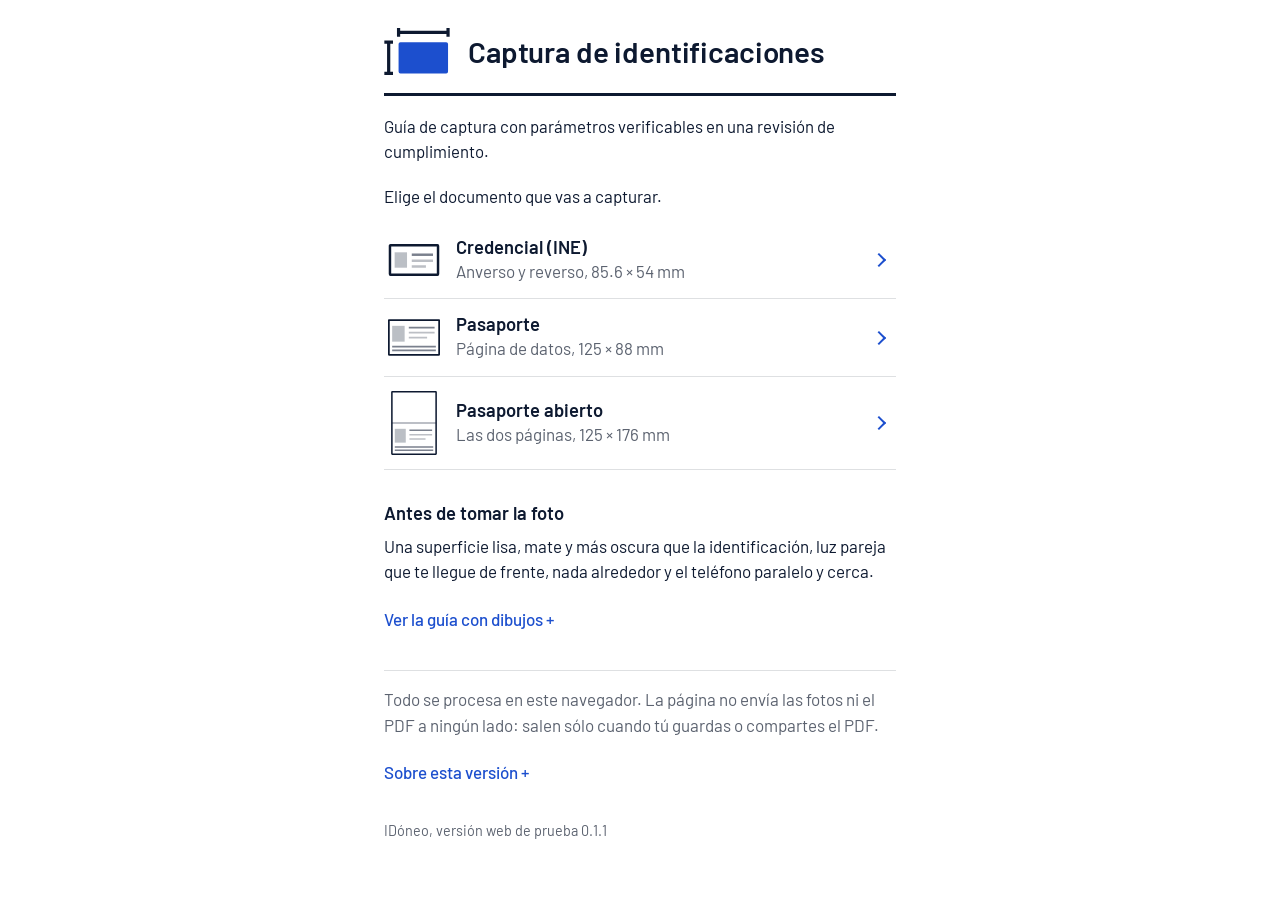
==== idoneo/web/index.html @ be64f436 "Agrega la versión web de prueba de IDóneo Página estática en /idoneo/web/ con el mismo motor de la a" ====
<!doctype html>
<html lang="es-MX">
<head>
<meta charset="utf-8">
<meta name="viewport" content="width=device-width, initial-scale=1, viewport-fit=cover">
<!-- La política impide que la página cargue algo que no sea suyo o envíe algo por la red (connect-src 'none'), que
     mande formularios, que abra trabajadores y que escriba HTML desde el código (trusted-types). No puede impedir que la
     página navegue a otra dirección ni el WebRTC, que el código no usa. El motor corre aquí mismo, no en un trabajador
     aparte, para que esta regla lo cubra también a él. Como etiqueta no admite frame-ancestors: si el alojamiento deja
     poner encabezados, conviene mandarla también como encabezado, con frame-ancestors 'none'. -->
<meta http-equiv="Content-Security-Policy" content="default-src 'none'; script-src 'self'; style-src 'self'; img-src 'self' blob: data:; font-src 'self'; manifest-src 'self'; connect-src 'none'; worker-src 'none'; frame-src 'none'; form-action 'none'; base-uri 'none'; object-src 'none'; require-trusted-types-for 'script'; trusted-types 'none'">
<meta name="referrer" content="no-referrer">
<meta name="robots" content="noindex">
<title>IDóneo, versión web de prueba</title>
<meta name="description" content="Captura de credenciales y pasaportes a tamaño real sobre fondo blanco, en PDF tamaño carta. Todo se procesa en el navegador.">
<meta name="theme-color" content="#FFFFFF">
<link rel="manifest" href="manifest.webmanifest">
<link rel="icon" href="img/icono.svg" type="image/svg+xml">
<link rel="apple-touch-icon" href="img/icono_180.png">
<link rel="stylesheet" href="estilos.css">
<script type="module" src="app.js"></script>
</head>
<body>
<main id="app">

  <!-- Inicio: qué se va a capturar -->
  <section id="inicio" class="pantalla" aria-labelledby="inicio-titulo">
    <header class="membrete">
      <img class="marca" src="img/marca.svg" alt="" width="66" height="47">
      <h1 id="inicio-titulo" tabindex="-1">Captura de identificaciones</h1>
    </header>
    <p class="descriptor">Guía de captura con parámetros verificables en una revisión de cumplimiento.</p>
    <p class="indicacion">Elige el documento que vas a capturar.</p>
    <ul class="documentos">
      <li><button type="button" class="documento" data-formato="ID1">
        <img src="img/doc_credencial.svg" alt="" width="31" height="19">
        <span class="documento-texto"><span class="documento-titulo">Credencial (INE)</span>
          <span class="documento-detalle">Anverso y reverso, 85.6&nbsp;×&nbsp;54&nbsp;mm</span></span>
        <span class="flecha" aria-hidden="true"></span>
      </button></li>
      <li><button type="button" class="documento" data-formato="ID3">
        <img src="img/doc_pasaporte.svg" alt="" width="45" height="32">
        <span class="documento-texto"><span class="documento-titulo">Pasaporte</span>
          <span class="documento-detalle">Página de datos, 125&nbsp;×&nbsp;88&nbsp;mm</span></span>
        <span class="flecha" aria-hidden="true"></span>
      </button></li>
      <li><button type="button" class="documento" data-formato="ID3_ABIERTA">
        <img src="img/doc_libreta.svg" alt="" width="45" height="63">
        <span class="documento-texto"><span class="documento-titulo">Pasaporte abierto</span>
          <span class="documento-detalle">Las dos páginas, 125&nbsp;×&nbsp;176&nbsp;mm</span></span>
        <span class="flecha" aria-hidden="true"></span>
      </button></li>
    </ul>

    <h2>Antes de tomar la foto</h2>
    <p>Una superficie lisa, mate y más oscura que la identificación, luz pareja que te llegue de frente, nada alrededor y el teléfono paralelo y cerca.</p>
    <details class="guia">
      <summary>Ver la guía con dibujos</summary>
      <div class="guia-paginas">
        <figure class="guia-pagina">
          <img src="img/guia_superficie_mate.svg" alt="Así sí: una identificación sobre una superficie oscura y mate">
          <figcaption><strong>La superficie.</strong> Lisa, mate, de un solo color y más oscura que la identificación. Si tu mesa brilla, tiene veta o es clara, pon debajo de la identificación una tela o una cartulina, oscuras y sin brillo.</figcaption>
        </figure>
        <figure class="guia-pagina">
          <img src="img/guia_luz_frente.svg" alt="Así sí: la luz de frente">
          <figcaption><strong>La luz.</strong> Pareja y de frente. Con la lámpara justo encima o a tu espalda, la sombra del teléfono o de tu brazo cae sobre la identificación.</figcaption>
        </figure>
        <figure class="guia-pagina">
          <img src="img/guia_alrededor_libre.svg" alt="Así sí: la identificación sola, con espacio libre alrededor">
          <figcaption><strong>Alrededor.</strong> La identificación sola y completa, con unos centímetros libres a su alrededor. Nada encima ni junto a ella.</figcaption>
        </figure>
        <figure class="guia-pagina">
          <img src="img/guia_telefono_paralelo.svg" alt="Así sí: el teléfono paralelo a la mesa y cerca">
          <figcaption><strong>El teléfono.</strong> Paralelo a la mesa y cerca, con la identificación llenando casi toda la foto pero con un poco de mesa alrededor de las cuatro esquinas.</figcaption>
        </figure>
      </div>
    </details>

    <p id="aviso-navegador" class="aviso claro" role="alert" hidden>Este navegador es demasiado antiguo para la página. Usa Safari o Chrome actualizados (en iPhone, iOS 15 o posterior).</p>
    <p class="privacidad">Todo se procesa en este navegador. La página no envía las fotos ni el PDF a ningún lado: salen sólo cuando tú guardas o compartes el PDF.</p>
    <details class="sobre">
      <summary>Sobre esta versión</summary>
      <p>Es una versión de prueba de IDóneo para el navegador, con el mismo motor de la aplicación de Android. A diferencia de la aplicación, no guía la cámara en vivo: la foto se toma con la cámara del teléfono y el motor la revisa después, con los mismos criterios.</p>
      <p>No verifica que el documento sea auténtico ni que esté vigente, no garantiza que un tercero acepte el archivo y no está afiliada a ninguna autoridad ni institución. Úsala con la identificación de muestra o con documentos propios mientras dure la prueba.</p>
      <p>La tipografía es Barlow (licencia SIL Open Font) y el motor se compila con TeaVM (licencia Apache 2.0): ver <a href="licencias/LEEME.txt">licencias</a>.</p>
    </details>
    <p class="colofon">IDóneo, versión web de prueba <span id="version"></span></p>
  </section>

  <!-- Un lado: tomar o elegir la foto -->
  <section id="lado" class="pantalla" aria-labelledby="lado-titulo" hidden>
    <div class="barra">
      <button type="button" class="volver" data-accion="inicio">Inicio</button>
      <span id="lado-paso" class="pastilla"></span>
    </div>
    <h1 id="lado-titulo" tabindex="-1" aria-describedby="lado-estado"></h1>
    <p id="lado-indicacion"></p>

    <div id="lado-estado" class="estado" role="status" aria-live="polite"></div>

    <div class="acciones-foto">
      <label class="boton primario archivo">
        <input type="file" id="foto-camara" accept="image/*" capture="environment">
        <span>Tomar foto</span>
      </label>
      <label class="boton secundario archivo">
        <input type="file" id="foto-archivo" accept="image/*">
        <span>Elegir una foto guardada</span>
      </label>
      <button type="button" id="ver-toma" class="boton plano" hidden>Ver la toma que no pasó</button>
      <button type="button" id="reiniciar-lado" class="boton plano" hidden>Empezar de nuevo este lado</button>
    </div>
    <p id="aviso-lectura" class="aviso claro" hidden>Este navegador altera un poco las imágenes que lee la página, como protección contra el rastreo, y las mediciones pueden variar. Para la prueba, anota en tus comentarios que salió este aviso.</p>
    <p class="nota">La página no guarda la foto ni la envía a ningún lado. Una foto reenviada por mensajería suele llegar reducida y no alcanzar la resolución.</p>
  </section>

  <!-- Procesando -->
  <section id="procesando" class="pantalla centrada" aria-labelledby="procesando-titulo" hidden>
    <div class="giro" aria-hidden="true"></div>
    <h1 id="procesando-titulo" tabindex="-1">Revisando la foto…</h1>
    <p>Se mide la inclinación, las esquinas, la nitidez, la resolución, la luz y los reflejos.</p>
  </section>

  <!-- Revisión de un lado -->
  <section id="revision" class="pantalla oscura" aria-labelledby="revision-titulo" hidden>
    <h1 id="revision-titulo" tabindex="-1"></h1>
    <div class="lamina">
      <canvas id="revision-imagen" role="img" aria-label="La identificación como quedará en el PDF"></canvas>
    </div>
    <div class="fila-derecha">
      <button type="button" id="girar" class="boton secundario oscuro">Girar media vuelta</button>
    </div>
    <div id="franja" class="franja" hidden>
      <p>En la ampliación va marcado lo que se quita al dejar la franja en blanco. Debe ser sólo la franja entre el doblez del pasaporte y la página de datos. Desliza la ampliación a lo ancho, y si lo marcado cubre algo de la página, conserva la franja.</p>
      <div class="franja-desplazable" tabindex="0" role="group" aria-label="Ampliación de la orilla junto al doblez; se desplaza a lo ancho"><canvas id="franja-imagen" role="img" aria-label="La orilla de la página de datos junto al doblez, ampliada, con lo que se quita marcado"></canvas></div>
      <button type="button" id="conservar" class="boton secundario oscuro">Conservar la franja</button>
      <p id="franja-conservada" class="tenue" hidden>La franja se queda como salió en la toma.</p>
    </div>
    <div id="revision-aviso" class="aviso" hidden></div>
    <p id="revision-dictamen" class="dictamen" hidden></p>
    <table class="mediciones">
      <caption class="oculto">Mediciones de la toma</caption>
      <tbody id="revision-tabla"></tbody>
    </table>
    <p id="revision-salida" class="tenue"></p>
    <div class="botones-abajo">
      <button type="button" id="revision-izquierda" class="boton secundario oscuro">Repetir</button>
      <button type="button" id="revision-derecha" class="boton primario oscuro">Continuar</button>
    </div>
  </section>

  <!-- Resultado -->
  <section id="resultado" class="pantalla" aria-labelledby="resultado-titulo" hidden>
    <h1 id="resultado-titulo" tabindex="-1">PDF listo</h1>
    <div id="resultado-sin-cumplir" class="aviso claro" hidden></div>
    <div class="mesa">
      <canvas id="hoja" role="img" aria-label="Vista de la hoja tamaño carta"></canvas>
    </div>
    <p class="tenue">Así queda la hoja tamaño carta del PDF.</p>
    <h2>Tamaño en la hoja</h2>
    <div class="segmentos" role="radiogroup" aria-label="Tamaño en la hoja">
      <button type="button" role="radio" data-escala="1" aria-checked="true">Tamaño real</button>
      <button type="button" role="radio" data-escala="1.5" aria-checked="false" aria-label="Ampliada al 150 %">150&nbsp;%</button>
      <button type="button" role="radio" data-escala="2" aria-checked="false" aria-label="Ampliada al 200 %">200&nbsp;%</button>
    </div>
    <p id="escala-nota" class="tenue" hidden></p>
    <label class="campo">
      <span>Nombre del archivo</span>
      <input type="text" id="nombre-archivo" value="identificacion" autocomplete="off" autocapitalize="off" spellcheck="false" maxlength="80">
    </label>
    <div class="acciones-pdf">
      <button type="button" id="guardar" class="boton primario">Guardar PDF</button>
      <button type="button" id="compartir" class="boton secundario" hidden>Compartir PDF</button>
      <button type="button" id="mediciones" class="boton plano">Guardar las mediciones (JSON)</button>
    </div>
    <p id="resultado-error" class="error" role="alert"></p>
    <p class="tenue">El PDF contiene sólo la hoja con la identificación. Las mediciones de la captura se guardan aparte, si las quieres conservar.</p>
    <button type="button" id="terminar" class="boton plano peligro">Terminar y borrar</button>
  </section>

  <dialog id="salir">
    <p>Si vuelves al inicio se pierde lo que llevas capturado.</p>
    <div class="botones-dialogo">
      <button type="button" class="boton plano" data-respuesta="no">Seguir aquí</button>
      <button type="button" class="boton primario" data-respuesta="si">Volver al inicio</button>
    </div>
  </dialog>

  <noscript><p class="aviso claro">Esta página necesita JavaScript: el motor que revisa la foto corre en el navegador.</p></noscript>
</main>
</body>
</html>
---- idoneo/web/estilos.css ----
/* IDóneo, versión web. Los colores, la tipografía y las formas son los de la aplicación (res/values/colors.xml,
   res/font, res/drawable): papel claro para elegir y para el resultado, superficie oscura para revisar la imagen. */

@font-face {
  font-family: "Barlow";
  src: url("fuentes/barlow_regular.ttf") format("truetype");
  font-weight: 400;
  font-display: swap;
}
@font-face {
  font-family: "Barlow";
  src: url("fuentes/barlow_medium.ttf") format("truetype");
  font-weight: 500;
  font-display: swap;
}
@font-face {
  font-family: "Barlow";
  src: url("fuentes/barlow_semibold.ttf") format("truetype");
  font-weight: 600;
  font-display: swap;
}

:root {
  color-scheme: light;
  --tinta: #0D1930;
  --marca: #1C4FCE;
  --acento: #8AB5FF;
  --gris: #5C6370;
  --fondo: #F2F3F4;
  --superficie: #FFFFFF;
  --linea: #DEE0E2;
  --marca-suave: #E8EDFA;
  --inactivo: #D6D8DB;
  --texto-inactivo: #656D7B;
  --aviso-fondo-claro: #FDF2E1;
  --aviso-borde-claro: #EBC27A;
  --negro: #000000;
  --superficie-oscura: #141619;
  --linea-oscura: #292D32;
  --contorno-oscuro: #6E7684;
  --texto-claro-tenue: #B8BFCC;
  --aviso-fondo: #221909;
  --pasa: #30D5A9;
  --ambar: #F5B041;
  --rojo: #FF6B5C;
  --rojo-claro: #C62828;
  --radio: 14px;
  --gutter: 16px;
}

*, *::before, *::after { box-sizing: border-box; }

/* lo oculto se oculta aunque su clase diga cómo mostrarlo */
[hidden] { display: none !important; }

html { -webkit-text-size-adjust: 100%; text-size-adjust: 100%; }

body {
  margin: 0;
  background: var(--superficie);
  color: var(--tinta);
  font-family: "Barlow", system-ui, -apple-system, "Segoe UI", sans-serif;
  font-size: 17px;
  line-height: 1.5;
  font-weight: 400;
}

body.oscuro { background: var(--negro); }

main {
  max-width: 34rem;
  margin: 0 auto;
  padding: calc(env(safe-area-inset-top, 0px) + 20px) calc(env(safe-area-inset-right, 0px) + var(--gutter))
           calc(env(safe-area-inset-bottom, 0px) + 32px) calc(env(safe-area-inset-left, 0px) + var(--gutter));
}

h1 {
  font-size: 1.65rem;
  line-height: 1.2;
  font-weight: 600;
  margin: 0 0 0.75rem;
  letter-spacing: -0.005em;
}
h1:focus { outline: none; }
h2 {
  font-size: 1.15rem;
  line-height: 1.3;
  font-weight: 600;
  margin: 2rem 0 0.5rem;
}
p { margin: 0 0 0.75rem; }
a { color: var(--marca); }
strong { font-weight: 600; }

.oculto {
  position: absolute; width: 1px; height: 1px; overflow: hidden;
  clip: rect(0 0 0 0); clip-path: inset(50%); white-space: nowrap;
}

:focus-visible { outline: 3px solid var(--marca); outline-offset: 2px; }
.oscura :focus-visible { outline-color: var(--acento); }

/* ------------------------------------------------------------------ inicio */

.membrete {
  display: flex;
  align-items: center;
  gap: 18px;
  padding-bottom: 18px;
  border-bottom: 3px solid var(--tinta);
  margin: 8px 0 18px;
}
.membrete h1 { margin: 0; font-size: 1.85rem; }
.marca { flex: none; width: 66px; height: 47px; }

.descriptor { font-size: 1.05rem; }
.indicacion { margin-top: 1.25rem; }

.documentos { list-style: none; margin: 0.5rem 0 0; padding: 0; border-bottom: 1px solid var(--linea); }
.documentos li + li .documento { border-top: 1px solid var(--linea); }
.documento {
  display: flex;
  align-items: center;
  gap: 16px;
  width: 100%;
  min-height: 76px;
  padding: 14px 4px;
  border: 0;
  background: none;
  color: inherit;
  font: inherit;
  text-align: left;
  cursor: pointer;
}
.documento img { flex: none; width: 52px; height: auto; max-height: 64px; object-fit: contain; }
.documento-texto { flex: 1; display: flex; flex-direction: column; }
.documento-titulo { font-weight: 600; font-size: 1.15rem; line-height: 1.25; }
.documento-detalle { color: var(--gris); }
.documento:hover .documento-titulo { color: var(--marca); }
.flecha {
  flex: none;
  width: 10px; height: 10px;
  border-right: 2.5px solid var(--marca);
  border-bottom: 2.5px solid var(--marca);
  transform: rotate(-45deg);
  margin-right: 8px;
}

details { margin: 0.25rem 0 1rem; }
summary {
  cursor: pointer;
  color: var(--marca);
  font-weight: 500;
  padding: 10px 0;
  list-style: none;
}
summary::-webkit-details-marker { display: none; }
summary::after { content: " +"; }
details[open] > summary::after { content: " −"; }

.guia-paginas { display: grid; gap: 20px; margin-top: 8px; }
.guia-pagina { margin: 0; }
.guia-pagina img { display: block; width: 100%; height: auto; border-radius: 12px; }
.guia-pagina figcaption { margin-top: 8px; }

.privacidad {
  margin-top: 1.75rem;
  padding-top: 1rem;
  border-top: 1px solid var(--linea);
  color: var(--gris);
}
.sobre p { color: var(--gris); }
.colofon { color: var(--gris); font-size: 0.9rem; margin-top: 1.5rem; }

/* ------------------------------------------------------------------ botones */

.boton {
  display: flex;
  align-items: center;
  justify-content: center;
  width: 100%;
  min-height: 52px;
  padding: 12px 20px;
  border-radius: var(--radio);
  border: 1.5px solid transparent;
  font: inherit;
  font-weight: 500;
  font-size: 1rem;
  line-height: 1.25;
  text-align: center;
  cursor: pointer;
  text-decoration: none;
}
.boton:disabled { cursor: default; }
.primario { background: var(--marca); color: #fff; }
.primario:disabled { background: var(--inactivo); color: var(--texto-inactivo); }
.secundario { background: var(--superficie); color: var(--marca); border-color: var(--marca); }
.plano { background: none; color: var(--marca); min-height: 48px; }
.peligro { color: var(--rojo-claro); }
.primario.oscuro { background: var(--acento); color: var(--negro); }
.primario.oscuro:disabled { background: #1D2025; color: #7E8795; }
.secundario.oscuro { background: var(--superficie-oscura); color: #fff; border-color: var(--contorno-oscuro); }
.secundario.oscuro:disabled { border-color: var(--linea-oscura); color: #7E8795; }

/* el archivo se elige con una etiqueta que parece botón; la casilla queda fuera de la vista pero alcanzable */
.archivo { position: relative; }
.archivo input {
  position: absolute; inset: 0; opacity: 0; width: 100%; height: 100%;
  cursor: pointer; font-size: 0;
}
.archivo:focus-within { outline: 3px solid var(--marca); outline-offset: 2px; }

.acciones-foto, .acciones-pdf { display: grid; gap: 12px; margin: 1.25rem 0 1rem; }

/* ------------------------------------------------------------------ un lado */

.barra {
  display: flex;
  align-items: center;
  justify-content: space-between;
  margin: -6px 0 14px;
}
.volver {
  border: 0; background: none; padding: 10px 0; font: inherit; color: var(--marca); font-weight: 500; cursor: pointer;
}
.volver::before { content: "‹ "; }
.pastilla {
  background: var(--fondo);
  color: var(--gris);
  border-radius: 999px;
  padding: 4px 12px;
  font-size: 0.9rem;
}
.nota { color: var(--gris); font-size: 0.95rem; }

.estado:empty { display: none; }
.estado {
  border-radius: 12px;
  padding: 14px 16px;
  margin: 1rem 0;
  background: var(--aviso-fondo-claro);
  border: 1px solid var(--aviso-borde-claro);
}
.estado.mal { background: #FCEDEC; border-color: #E8A7A1; }
.estado h2 { margin: 0 0 0.35rem; font-size: 1.05rem; }
.estado p:last-child { margin-bottom: 0; }
.estado ul { margin: 0.25rem 0 0; padding-left: 1.2rem; }
.estado .tiempo { color: var(--gris); font-size: 0.9rem; }

/* ------------------------------------------------------------------ procesando */

.centrada { text-align: center; padding-top: 18vh; }
.giro {
  width: 44px; height: 44px; margin: 0 auto 24px;
  border-radius: 50%;
  border: 4px solid var(--linea);
  border-top-color: var(--marca);
  animation: girar 0.9s linear infinite;
}
@keyframes girar { to { transform: rotate(360deg); } }
@media (prefers-reduced-motion: reduce) { .giro { animation-duration: 3s; } }

/* ------------------------------------------------------------------ revisión */

.oscura { color: #fff; }
.oscura .tenue { color: var(--texto-claro-tenue); }
.lamina {
  background: var(--superficie);
  border-radius: 16px;
  padding: 10px;
  margin: 0.5rem 0 12px;
}
.lamina canvas { display: block; width: 100%; height: auto; }
.fila-derecha { display: flex; justify-content: flex-end; margin-bottom: 14px; }
.fila-derecha .boton { width: auto; }

.franja { margin: 0.5rem 0 1rem; }
.franja-desplazable {
  overflow-x: auto;
  background: var(--superficie);
  border-radius: 10px;
  margin: 10px 0 12px;
  -webkit-overflow-scrolling: touch;
}
.franja-desplazable canvas { display: block; height: 112px; width: auto; max-width: none; }
.franja .boton { margin-bottom: 8px; }

.aviso {
  background: var(--aviso-fondo);
  color: var(--ambar);
  border-radius: 12px;
  padding: 14px 16px;
  margin: 0 0 12px;
  white-space: pre-line;
}
.aviso.claro {
  background: var(--aviso-fondo-claro);
  border: 1px solid var(--aviso-borde-claro);
  color: var(--tinta);
}
.dictamen { color: var(--texto-claro-tenue); }

.mediciones {
  width: 100%;
  border-collapse: collapse;
  background: var(--superficie-oscura);
  border-radius: 12px;
  overflow: hidden;
  margin: 8px 0 10px;
  font-size: 0.97rem;
}
.mediciones th, .mediciones td { padding: 9px 12px; border-top: 1px solid var(--linea-oscura); vertical-align: baseline; }
.mediciones th { text-align: left; font-weight: 400; }
.mediciones tr:first-child th, .mediciones tr:first-child td { border-top: 0; }
.mediciones td:nth-child(2) { text-align: right; white-space: nowrap; color: var(--texto-claro-tenue); }
.mediciones td:nth-child(3) { text-align: right; white-space: nowrap; width: 3.6em; font-weight: 500; }
.mediciones .pasa { color: var(--pasa); }
.mediciones .aviso-e { color: var(--ambar); }
.mediciones .falla { color: var(--rojo); }

.botones-abajo {
  position: sticky;
  bottom: 0;
  display: grid;
  grid-template-columns: 1fr 1fr;
  gap: 12px;
  padding: 12px 0 calc(env(safe-area-inset-bottom, 0px) + 12px);
  background: var(--negro);
  border-top: 1px solid var(--linea-oscura);
  margin-top: 16px;
}

/* ------------------------------------------------------------------ resultado */

.mesa {
  background: var(--fondo);
  border-radius: 16px;
  padding: 18px;
  display: flex;
  justify-content: center;
  margin: 0.5rem 0 8px;
}
.mesa canvas {
  display: block;
  width: min(100%, 300px);
  height: auto;
  background: #fff;
  box-shadow: 0 1px 3px rgba(13, 25, 48, 0.25);
}
.tenue { color: var(--gris); }

.segmentos {
  display: grid;
  grid-template-columns: 1.4fr 1fr 1fr;
  border: 1px solid var(--gris);
  border-radius: var(--radio);
  padding: 4px;
  gap: 4px;
}
.segmentos button {
  min-height: 46px;
  border: 0;
  border-radius: 10px;
  background: none;
  font: inherit;
  font-weight: 500;
  color: var(--tinta);
  cursor: pointer;
}
.segmentos button[aria-checked="true"] {
  background: var(--marca-suave);
  color: var(--marca);
  box-shadow: inset 0 0 0 1.5px var(--marca);
}
.segmentos button:disabled { color: var(--texto-inactivo); cursor: default; }
#escala-nota { margin-top: 8px; }

.campo { display: grid; gap: 6px; margin: 1.5rem 0 0; font-weight: 500; }
.campo input {
  font: inherit;
  font-weight: 400;
  padding: 12px 14px;
  border: 1px solid var(--gris);
  border-radius: 12px;
  color: var(--tinta);
  background: var(--superficie);
  min-height: 48px;
}

dialog {
  border: 0;
  border-radius: 16px;
  padding: 20px;
  max-width: min(92vw, 26rem);
  color: var(--tinta);
  font: inherit;
}
dialog::backdrop { background: rgba(13, 25, 48, 0.45); }
.botones-dialogo { display: grid; grid-template-columns: 1fr 1fr; gap: 10px; margin-top: 8px; }

/* mientras la pantalla nueva no se pinta, no recibe toques (ver ir en app.js) */
.entrando { pointer-events: none; }

.error:empty { display: none; }
.error { color: var(--rojo-claro); font-weight: 500; margin: 0.5rem 0; }
#aviso-lectura { margin-top: 0.5rem; }
.franja-desplazable:focus-visible { outline: 3px solid var(--acento); outline-offset: 2px; }
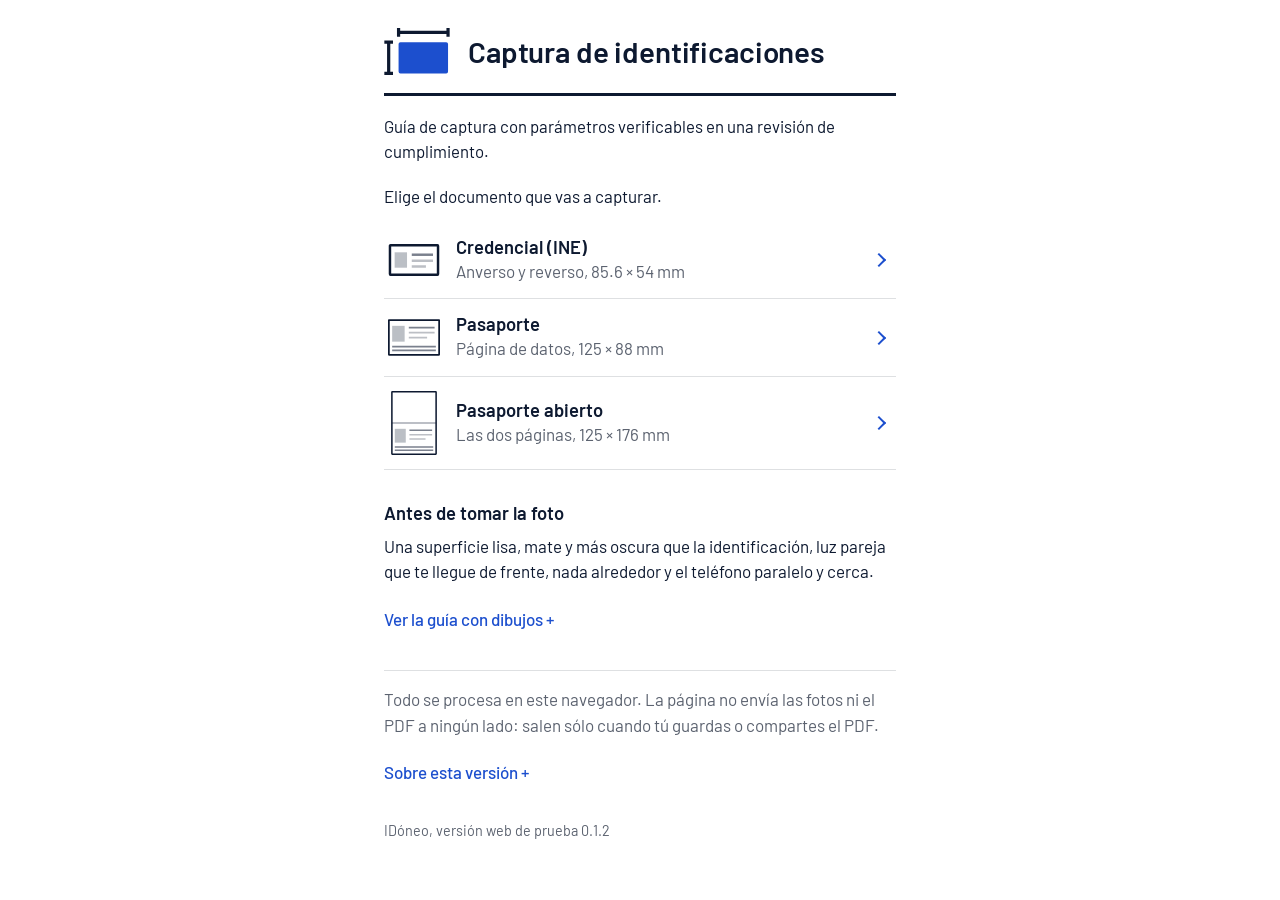
==== commit 4a8b1227: "IDóneo web 0.1.2: la foto se toma dentro de la página en Android En Chrome para Android, «Tomar foto" ====
--- a/idoneo/web/index.html
+++ b/idoneo/web/index.html
@@ -30,6 +30,7 @@
       <h1 id="inicio-titulo" tabindex="-1">Captura de identificaciones</h1>
     </header>
     <p class="descriptor">Guía de captura con parámetros verificables en una revisión de cumplimiento.</p>
+    <p id="aviso-recarga" class="aviso claro" role="alert" hidden>La página se volvió a cargar mientras estaba abierta la cámara, y lo que llevabas capturado se perdió. Suele pasar cuando al teléfono le falta memoria. Vuelve a empezar; si se repite, toma la foto con la cámara del teléfono y súbela con «Elegir una foto guardada».</p>
     <p class="indicacion">Elige el documento que vas a capturar.</p>
     <ul class="documentos">
       <li><button type="button" class="documento" data-formato="ID1">
@@ -80,7 +81,8 @@
     <p class="privacidad">Todo se procesa en este navegador. La página no envía las fotos ni el PDF a ningún lado: salen sólo cuando tú guardas o compartes el PDF.</p>
     <details class="sobre">
       <summary>Sobre esta versión</summary>
-      <p>Es una versión de prueba de IDóneo para el navegador, con el mismo motor de la aplicación de Android. A diferencia de la aplicación, no guía la cámara en vivo: la foto se toma con la cámara del teléfono y el motor la revisa después, con los mismos criterios.</p>
+      <p>Es una versión de prueba de IDóneo para el navegador, con el mismo motor de la aplicación de Android. A diferencia de la aplicación, no guía la cámara en vivo: la foto se toma y el motor la revisa después, con los mismos criterios.</p>
+      <p>En Chrome para Android la foto se toma dentro de la página, con un marco de referencia: el navegador pide permiso para usar la cámara la primera vez, y la cámara se apaga en cuanto se toma la foto o se sale de esa pantalla. En iPhone se usa la cámara del teléfono.</p>
       <p>No verifica que el documento sea auténtico ni que esté vigente, no garantiza que un tercero acepte el archivo y no está afiliada a ninguna autoridad ni institución. Úsala con la identificación de muestra o con documentos propios mientras dure la prueba.</p>
       <p>La tipografía es Barlow (licencia SIL Open Font) y el motor se compila con TeaVM (licencia Apache 2.0): ver <a href="licencias/LEEME.txt">licencias</a>.</p>
     </details>
@@ -97,6 +99,7 @@
     <p id="lado-indicacion"></p>
 
     <div id="lado-estado" class="estado" role="status" aria-live="polite"></div>
+    <p id="aviso-camara" class="aviso claro" role="alert" hidden></p>
 
     <div class="acciones-foto">
       <label class="boton primario archivo">
@@ -114,6 +117,21 @@
     <p class="nota">La página no guarda la foto ni la envía a ningún lado. Una foto reenviada por mensajería suele llegar reducida y no alcanzar la resolución.</p>
   </section>
 
+  <!-- La cámara dentro de la página (donde el navegador da foto fija): el navegador no deja el frente a otra aplicación -->
+  <section id="camara" class="pantalla camara" aria-labelledby="camara-titulo" hidden>
+    <video id="camara-video" playsinline muted aria-hidden="true"></video>
+    <div class="camara-marco" aria-hidden="true"><div id="camara-recuadro"></div></div>
+    <div class="camara-arriba">
+      <h1 id="camara-titulo" tabindex="-1"></h1>
+      <p id="camara-indicacion"></p>
+    </div>
+    <p id="camara-estado" class="camara-estado" role="status" aria-live="polite"></p>
+    <div class="camara-abajo">
+      <button type="button" id="camara-cancelar" class="boton secundario oscuro">Cancelar</button>
+      <button type="button" id="camara-disparar" class="disparador" aria-label="Tomar la foto"></button>
+    </div>
+  </section>
+
   <!-- Procesando -->
   <section id="procesando" class="pantalla centrada" aria-labelledby="procesando-titulo" hidden>
     <div class="giro" aria-hidden="true"></div>
--- a/idoneo/web/estilos.css
+++ b/idoneo/web/estilos.css
@@ -247,6 +247,90 @@
 .estado ul { margin: 0.25rem 0 0; padding-left: 1.2rem; }
 .estado .tiempo { color: var(--gris); font-size: 0.9rem; }
 
+#aviso-camara { margin: 1rem 0; }
+#aviso-recarga { margin: 1rem 0; }
+
+/* ------------------------------------------------------------------ la cámara dentro de la página */
+
+.camara {
+  position: fixed;
+  inset: 0;
+  z-index: 10;
+  overflow: hidden;
+  background: var(--negro);
+  color: #fff;
+}
+/* el video entero, sin recortar: lo que se ve es lo que sale en la foto */
+.camara video {
+  position: absolute;
+  inset: 0;
+  width: 100%;
+  height: 100%;
+  object-fit: contain;
+  background: var(--negro);
+}
+.camara-marco {
+  position: absolute;
+  inset: 0;
+  display: flex;
+  align-items: center;
+  justify-content: center;
+  pointer-events: none;
+}
+/* el marco: la proporción del documento, con lo de afuera en penumbra */
+#camara-recuadro {
+  border: 2px solid rgba(255, 255, 255, 0.92);
+  border-radius: 10px;
+  box-shadow: 0 0 0 100vmax rgba(0, 0, 0, 0.42);
+}
+.camara-arriba {
+  position: absolute;
+  left: 0;
+  right: 0;
+  top: 0;
+  padding: calc(env(safe-area-inset-top, 0px) + 16px) calc(env(safe-area-inset-right, 0px) + var(--gutter)) 12px
+           calc(env(safe-area-inset-left, 0px) + var(--gutter));
+}
+.camara-arriba h1 { font-size: 1.35rem; margin: 0 0 0.35rem; }
+.camara-arriba p { margin: 0; max-width: 32rem; color: #fff; text-shadow: 0 1px 2px rgba(0, 0, 0, 0.6); }
+.camara-estado {
+  position: absolute;
+  left: 0;
+  right: 0;
+  bottom: calc(env(safe-area-inset-bottom, 0px) + 124px);
+  margin: 0;
+  text-align: center;
+  font-weight: 500;
+  text-shadow: 0 1px 2px rgba(0, 0, 0, 0.6);
+}
+.camara-estado:empty { display: none; }
+.camara-abajo {
+  position: absolute;
+  left: 0;
+  right: 0;
+  bottom: 0;
+  display: grid;
+  grid-template-columns: 1fr auto 1fr;
+  align-items: center;
+  padding: 16px calc(env(safe-area-inset-right, 0px) + var(--gutter)) calc(env(safe-area-inset-bottom, 0px) + 24px)
+           calc(env(safe-area-inset-left, 0px) + var(--gutter));
+}
+.camara-abajo .boton { width: auto; min-height: 48px; justify-self: start; }
+/* el disparador, como el de la aplicación: un disco blanco con un anillo */
+.disparador {
+  grid-column: 2;
+  width: 76px;
+  height: 76px;
+  padding: 0;
+  border-radius: 50%;
+  border: 4px solid #fff;
+  background: #fff;
+  box-shadow: inset 0 0 0 5px var(--negro);
+  cursor: pointer;
+}
+.disparador:disabled { opacity: 0.4; cursor: default; }
+.disparador:focus-visible { outline: 3px solid var(--acento); outline-offset: 3px; }
+
 /* ------------------------------------------------------------------ procesando */
 
 .centrada { text-align: center; padding-top: 18vh; }
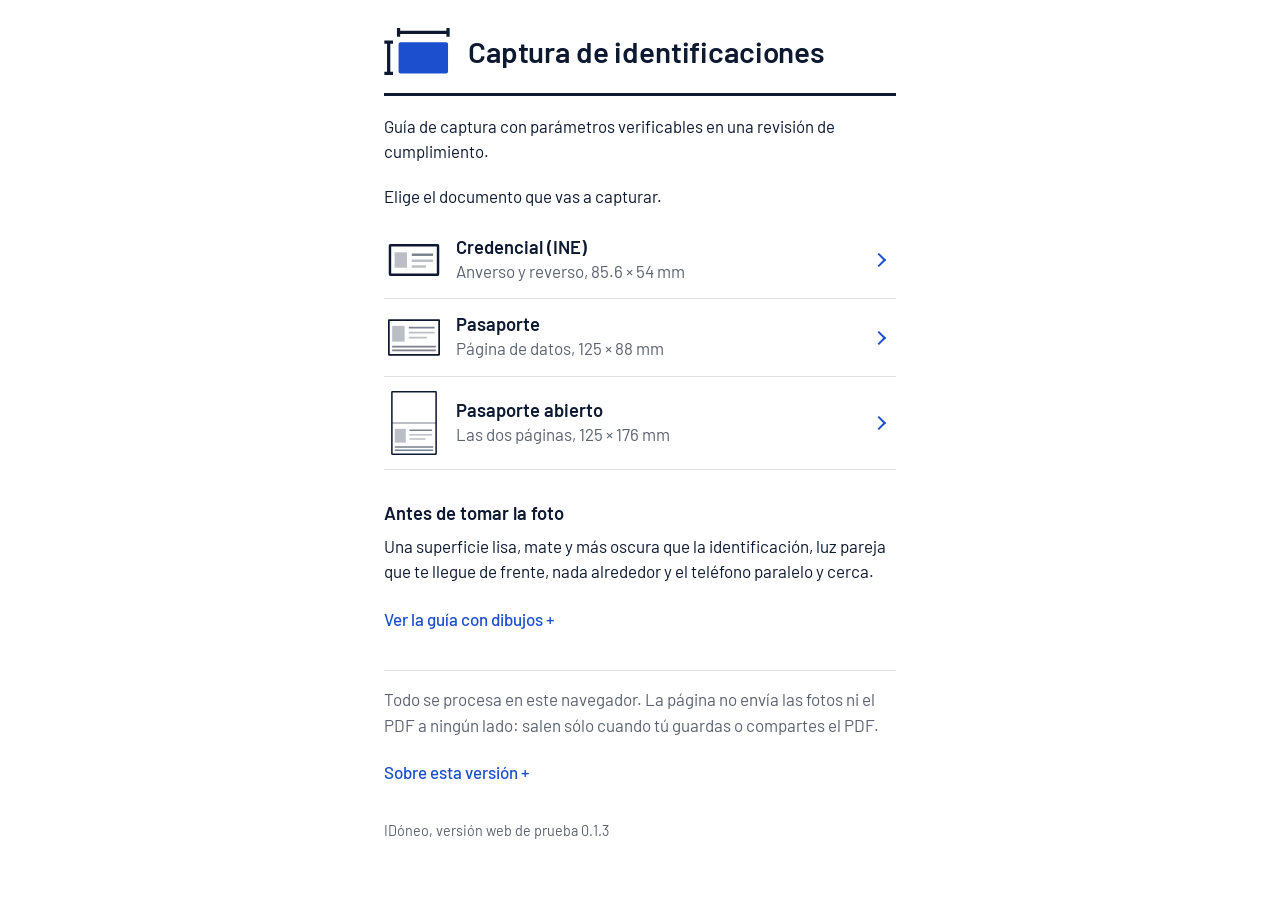
==== commit bd2602a9: "IDóneo web 0.1.3: foto y video más grandes, enfoque continuo y tamaño a la vista Con la 0.1.2, en un" ====
--- a/idoneo/web/index.html
+++ b/idoneo/web/index.html
@@ -129,6 +129,7 @@
     <div class="camara-abajo">
       <button type="button" id="camara-cancelar" class="boton secundario oscuro">Cancelar</button>
       <button type="button" id="camara-disparar" class="disparador" aria-label="Tomar la foto"></button>
+      <button type="button" id="camara-sistema" class="camara-sistema">Usar la app de cámara</button>
     </div>
   </section>
 
--- a/idoneo/web/estilos.css
+++ b/idoneo/web/estilos.css
@@ -329,6 +329,23 @@
   cursor: pointer;
 }
 .disparador:disabled { opacity: 0.4; cursor: default; }
+.camara-sistema {
+  justify-self: end;
+  min-height: 48px;
+  max-width: 9rem;
+  padding: 4px 0;
+  border: 0;
+  background: none;
+  color: #fff;
+  font: inherit;
+  font-weight: 500;
+  font-size: 0.95rem;
+  line-height: 1.25;
+  text-align: right;
+  text-decoration: underline;
+  text-underline-offset: 3px;
+  cursor: pointer;
+}
 .disparador:focus-visible { outline: 3px solid var(--acento); outline-offset: 3px; }
 
 /* ------------------------------------------------------------------ procesando */
